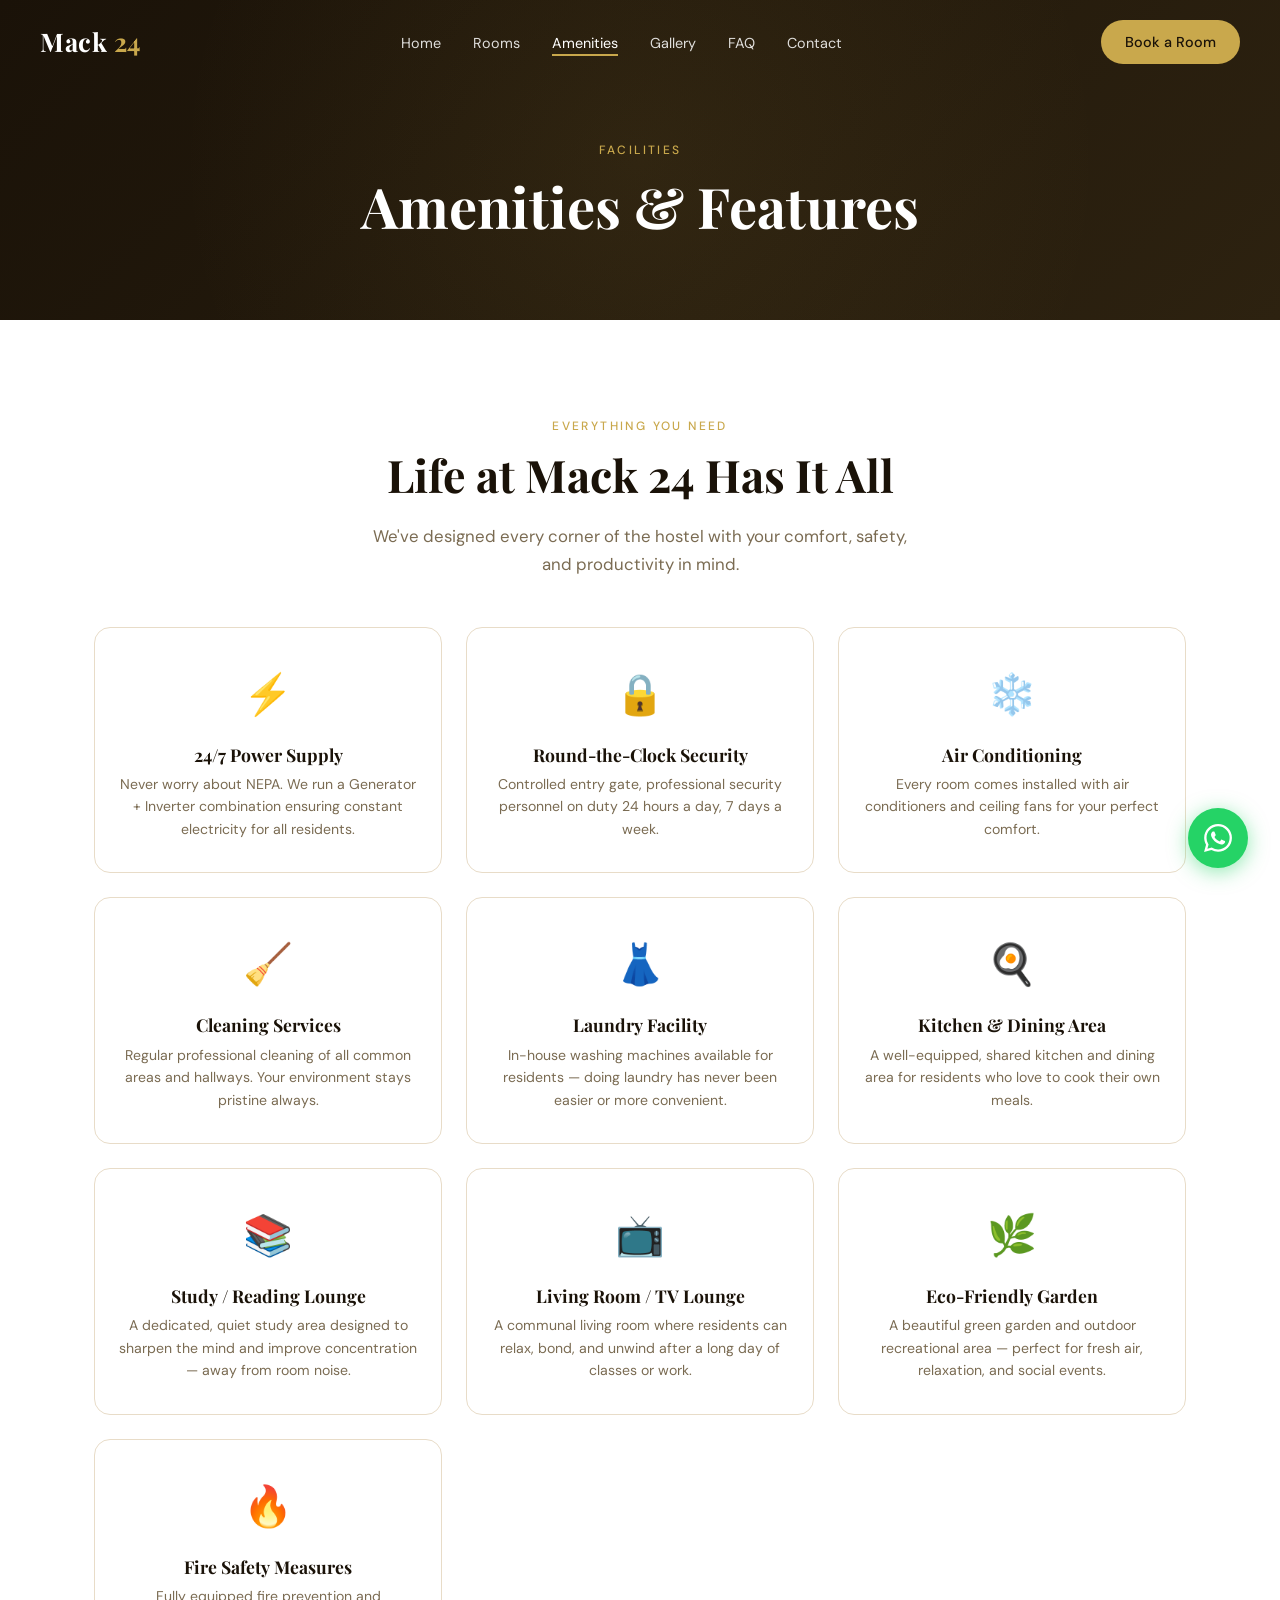
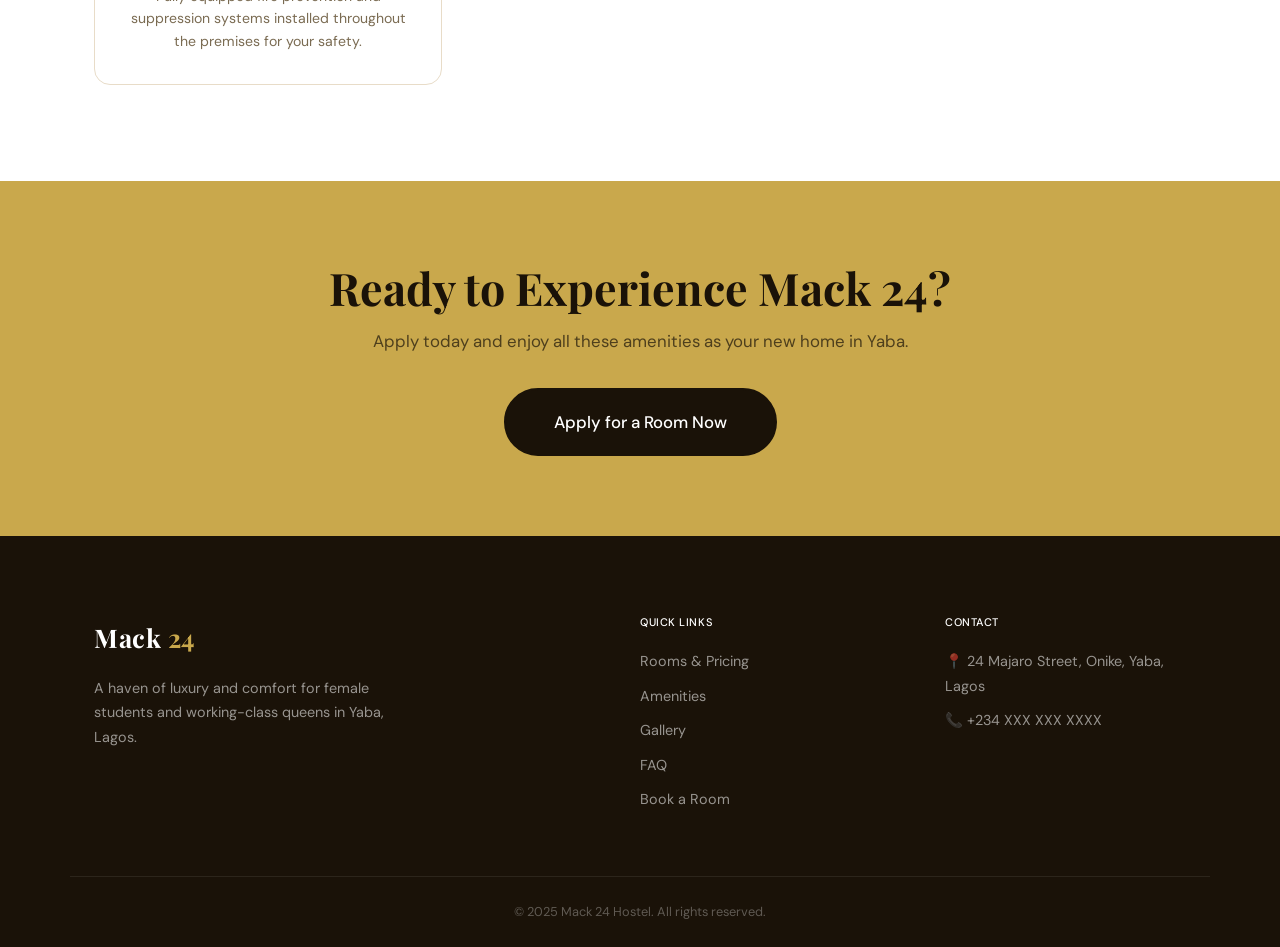
==== pages/amenities.html @ f702f2c3 "Initial commit" ====
<!DOCTYPE html>
<html lang="en">
<head>
  <meta charset="UTF-8"/>
  <meta name="viewport" content="width=device-width, initial-scale=1.0"/>
  <title>Amenities — Mack 24 Hostel</title>
  <link rel="preconnect" href="https://fonts.googleapis.com"/>
  <link rel="preconnect" href="https://fonts.gstatic.com" crossorigin/>
  <link href="https://fonts.googleapis.com/css2?family=Playfair+Display:ital,wght@0,400;0,700;1,400&family=DM+Sans:wght@300;400;500&display=swap" rel="stylesheet"/>
  <link rel="stylesheet" href="../css/style.css"/>
  <style>
    .amenities-grid { display: grid; grid-template-columns: repeat(3,1fr); gap: 24px; margin-top: 48px; }
    .amenity-item {
      background: var(--white); border: 1px solid var(--border);
      border-radius: var(--radius); padding: 32px 24px;
      transition: var(--transition); text-align: center;
    }
    .amenity-item:hover { transform: translateY(-4px); box-shadow: var(--shadow); border-color: var(--gold); }
    .amenity-icon { font-size: 2.5rem; margin-bottom: 16px; display: block; }
    .amenity-item h3 { font-size: 1.1rem; margin-bottom: 8px; }
    .amenity-item p { font-size: 0.88rem; color: var(--text-light); line-height: 1.6; }
    @media(max-width:900px){ .amenities-grid{ grid-template-columns:repeat(2,1fr); } }
    @media(max-width:500px){ .amenities-grid{ grid-template-columns:1fr; } }
  </style>
</head>
<body>
  <nav class="navbar" id="navbar">
    <a href="../index.html" class="nav-logo">Mack <span>24</span></a>
    <ul class="nav-links">
      <li><a href="../index.html">Home</a></li>
      <li><a href="rooms.html">Rooms</a></li>
      <li><a href="amenities.html" class="active">Amenities</a></li>
      <li><a href="gallery.html">Gallery</a></li>
      <li><a href="faq.html">FAQ</a></li>
      <li><a href="contact.html">Contact</a></li>
    </ul>
    <a href="booking.html" class="btn-nav">Book a Room</a>
    <button class="nav-toggle" id="navToggle" aria-label="Toggle menu"><span></span><span></span><span></span></button>
  </nav>

  <div class="page-hero">
    <p class="section-label">Facilities</p>
    <h1>Amenities & Features</h1>
  </div>

  <section class="section">
    <div class="container">
      <p class="section-label center">Everything You Need</p>
      <h2 class="center">Life at Mack 24 Has It All</h2>
      <p class="section-sub center">We've designed every corner of the hostel with your comfort, safety, and productivity in mind.</p>

      <div class="amenities-grid">
        <div class="amenity-item">
          <span class="amenity-icon">⚡</span>
          <h3>24/7 Power Supply</h3>
          <p>Never worry about NEPA. We run a Generator + Inverter combination ensuring constant electricity for all residents.</p>
        </div>
        <div class="amenity-item">
          <span class="amenity-icon">🔒</span>
          <h3>Round-the-Clock Security</h3>
          <p>Controlled entry gate, professional security personnel on duty 24 hours a day, 7 days a week.</p>
        </div>
        <div class="amenity-item">
          <span class="amenity-icon">❄️</span>
          <h3>Air Conditioning</h3>
          <p>Every room comes installed with air conditioners and ceiling fans for your perfect comfort.</p>
        </div>
        <div class="amenity-item">
          <span class="amenity-icon">🧹</span>
          <h3>Cleaning Services</h3>
          <p>Regular professional cleaning of all common areas and hallways. Your environment stays pristine always.</p>
        </div>
        <div class="amenity-item">
          <span class="amenity-icon">👗</span>
          <h3>Laundry Facility</h3>
          <p>In-house washing machines available for residents — doing laundry has never been easier or more convenient.</p>
        </div>
        <div class="amenity-item">
          <span class="amenity-icon">🍳</span>
          <h3>Kitchen & Dining Area</h3>
          <p>A well-equipped, shared kitchen and dining area for residents who love to cook their own meals.</p>
        </div>
        <div class="amenity-item">
          <span class="amenity-icon">📚</span>
          <h3>Study / Reading Lounge</h3>
          <p>A dedicated, quiet study area designed to sharpen the mind and improve concentration — away from room noise.</p>
        </div>
        <div class="amenity-item">
          <span class="amenity-icon">📺</span>
          <h3>Living Room / TV Lounge</h3>
          <p>A communal living room where residents can relax, bond, and unwind after a long day of classes or work.</p>
        </div>
        <div class="amenity-item">
          <span class="amenity-icon">🌿</span>
          <h3>Eco-Friendly Garden</h3>
          <p>A beautiful green garden and outdoor recreational area — perfect for fresh air, relaxation, and social events.</p>
        </div>
        <div class="amenity-item">
          <span class="amenity-icon">🔥</span>
          <h3>Fire Safety Measures</h3>
          <p>Fully equipped fire prevention and suppression systems installed throughout the premises for your safety.</p>
        </div>
        <div class="amenity-item">
          <span class="amenity-icon">🏋️</span>
          <h3>Gym & Fitness Area</h3>
          <p>Stay active with our in-house gym facilities — no need for an external gym subscription.</p>
        </div>
        <div class="amenity-item">
          <span class="amenity-icon">🌐</span>
          <h3>Internet Access</h3>
          <p>Ask us about internet/Wi-Fi availability for your room to support your studies and remote work needs.</p>
        </div>
      </div>
    </div>
  </section>

  <section class="cta-banner">
    <div class="container">
      <h2>Ready to Experience Mack 24?</h2>
      <p>Apply today and enjoy all these amenities as your new home in Yaba.</p>
      <a href="booking.html" class="btn-primary btn-large">Apply for a Room Now</a>
    </div>
  </section>

  <footer class="footer">
    <div class="container footer-grid">
      <div class="footer-brand">
        <a href="../index.html" class="nav-logo">Mack <span>24</span></a>
        <p>A haven of luxury and comfort for female students and working-class queens in Yaba, Lagos.</p>
      </div>
      <div class="footer-col">
        <h4>Quick Links</h4>
        <ul>
          <li><a href="rooms.html">Rooms & Pricing</a></li>
          <li><a href="amenities.html">Amenities</a></li>
          <li><a href="gallery.html">Gallery</a></li>
          <li><a href="faq.html">FAQ</a></li>
          <li><a href="booking.html">Book a Room</a></li>
        </ul>
      </div>
      <div class="footer-col">
        <h4>Contact</h4>
        <ul>
          <li>📍 24 Majaro Street, Onike, Yaba, Lagos</li>
          <li>📞 <a href="tel:+234XXXXXXXXXX">+234 XXX XXX XXXX</a></li>
        </ul>
      </div>
    </div>
    <div class="footer-bottom"><p>© 2025 Mack 24 Hostel. All rights reserved.</p></div>
  </footer>

  <a href="https://wa.me/234XXXXXXXXXX" class="whatsapp-float" target="_blank" rel="noopener" aria-label="WhatsApp">
    <svg viewBox="0 0 24 24" fill="white" width="28" height="28"><path d="M17.472 14.382c-.297-.149-1.758-.867-2.03-.967-.273-.099-.471-.148-.67.15-.197.297-.767.966-.94 1.164-.173.199-.347.223-.644.075-.297-.15-1.255-.463-2.39-1.475-.883-.788-1.48-1.761-1.653-2.059-.173-.297-.018-.458.13-.606.134-.133.298-.347.446-.52.149-.174.198-.298.298-.497.099-.198.05-.371-.025-.52-.075-.149-.669-1.612-.916-2.207-.242-.579-.487-.5-.669-.51-.173-.008-.371-.01-.57-.01-.198 0-.52.074-.792.372-.272.297-1.04 1.016-1.04 2.479 0 1.462 1.065 2.875 1.213 3.074.149.198 2.096 3.2 5.077 4.487.709.306 1.262.489 1.694.625.712.227 1.36.195 1.871.118.571-.085 1.758-.719 2.006-1.413.248-.694.248-1.289.173-1.413-.074-.124-.272-.198-.57-.347m-5.421 7.403h-.004a9.87 9.87 0 01-5.031-1.378l-.361-.214-3.741.982.998-3.648-.235-.374a9.86 9.86 0 01-1.51-5.26c.001-5.45 4.436-9.884 9.888-9.884 2.64 0 5.122 1.03 6.988 2.898a9.825 9.825 0 012.893 6.994c-.003 5.45-4.437 9.884-9.885 9.884m8.413-18.297A11.815 11.815 0 0012.05 0C5.495 0 .16 5.335.157 11.892c0 2.096.547 4.142 1.588 5.945L.057 24l6.305-1.654a11.882 11.882 0 005.683 1.448h.005c6.554 0 11.89-5.335 11.893-11.893a11.821 11.821 0 00-3.48-8.413Z"/></svg>
  </a>
  <script src="../js/main.js"></script>
</body>
</html>
---- css/style.css ----
/* ===========================
   MACK 24 HOSTEL — STYLESHEET
   =========================== */

:root {
  --gold: #C9A84C;
  --gold-light: #E8C97A;
  --gold-dark: #9A7A30;
  --cream: #FAF6EF;
  --dark: #1A1208;
  --dark2: #2D2210;
  --text: #3D3020;
  --text-light: #7A6B52;
  --white: #FFFFFF;
  --light-bg: #F5EFE3;
  --border: #E8DCC8;
  --radius: 16px;
  --radius-sm: 8px;
  --shadow: 0 4px 32px rgba(26,18,8,0.10);
  --shadow-lg: 0 12px 48px rgba(26,18,8,0.16);
  --transition: 0.3s cubic-bezier(0.4,0,0.2,1);
}

*, *::before, *::after { box-sizing: border-box; margin: 0; padding: 0; }

html { scroll-behavior: smooth; }

body {
  font-family: 'DM Sans', sans-serif;
  color: var(--text);
  background: var(--white);
  line-height: 1.7;
  overflow-x: hidden;
}

h1, h2, h3, h4 {
  font-family: 'Playfair Display', serif;
  color: var(--dark);
  line-height: 1.2;
}

a { color: inherit; text-decoration: none; }
img { max-width: 100%; display: block; }
ul { list-style: none; }

.container { max-width: 1140px; margin: 0 auto; padding: 0 24px; }
.section { padding: 96px 0; }
.bg-light { background: var(--cream); }
.center { text-align: center; }

/* ---- TYPOGRAPHY ---- */
.section-label {
  font-family: 'DM Sans', sans-serif;
  font-size: 12px;
  font-weight: 500;
  letter-spacing: 0.2em;
  text-transform: uppercase;
  color: var(--gold);
  margin-bottom: 12px;
  display: block;
}

h2 { font-size: clamp(2rem, 4vw, 2.8rem); margin-bottom: 20px; }

.section-sub {
  max-width: 560px;
  margin: 0 auto 48px;
  color: var(--text-light);
  font-size: 1.05rem;
}

/* ---- BUTTONS ---- */
.btn-primary {
  display: inline-block;
  background: var(--gold);
  color: var(--dark);
  font-weight: 500;
  font-size: 0.95rem;
  padding: 14px 32px;
  border-radius: 50px;
  transition: var(--transition);
  border: 2px solid var(--gold);
}
.btn-primary:hover { background: var(--gold-dark); border-color: var(--gold-dark); transform: translateY(-2px); box-shadow: 0 8px 24px rgba(201,168,76,0.3); }

.btn-outline {
  display: inline-block;
  background: transparent;
  color: var(--white);
  font-weight: 500;
  font-size: 0.95rem;
  padding: 14px 32px;
  border-radius: 50px;
  border: 2px solid rgba(255,255,255,0.5);
  transition: var(--transition);
}
.btn-outline:hover { border-color: var(--white); background: rgba(255,255,255,0.1); transform: translateY(-2px); }

.btn-outline-dark {
  display: inline-block;
  background: transparent;
  color: var(--dark);
  font-weight: 500;
  font-size: 0.95rem;
  padding: 13px 30px;
  border-radius: 50px;
  border: 2px solid var(--dark);
  transition: var(--transition);
}
.btn-outline-dark:hover { background: var(--dark); color: var(--white); transform: translateY(-2px); }

.btn-outline-sm {
  display: inline-block;
  color: var(--gold-dark);
  font-weight: 500;
  font-size: 0.9rem;
  padding: 0;
  border: none;
  background: none;
  transition: var(--transition);
}
.btn-outline-sm:hover { color: var(--dark); letter-spacing: 0.02em; }

.btn-large { padding: 18px 48px; font-size: 1.05rem; }
.btn-nav {
  display: inline-block;
  background: var(--gold);
  color: var(--dark);
  font-weight: 500;
  font-size: 0.9rem;
  padding: 10px 24px;
  border-radius: 50px;
  transition: var(--transition);
  white-space: nowrap;
}
.btn-nav:hover { background: var(--gold-dark); transform: translateY(-1px); }

/* ---- NAVBAR ---- */
.navbar {
  position: fixed; top: 0; left: 0; right: 0; z-index: 1000;
  display: flex; align-items: center; justify-content: space-between;
  padding: 20px 40px;
  background: transparent;
  transition: var(--transition);
}
.navbar.scrolled {
  background: rgba(26, 18, 8, 0.97);
  backdrop-filter: blur(12px);
  padding: 14px 40px;
  box-shadow: 0 2px 20px rgba(0,0,0,0.3);
}

.nav-logo {
  font-family: 'Playfair Display', serif;
  font-size: 1.6rem;
  font-weight: 700;
  color: var(--white);
  letter-spacing: 0.02em;
}
.nav-logo span { color: var(--gold); }

.nav-links {
  display: flex; gap: 32px; align-items: center;
}
.nav-links a {
  font-size: 0.9rem;
  font-weight: 400;
  color: rgba(255,255,255,0.85);
  transition: var(--transition);
  position: relative;
}
.nav-links a::after {
  content: '';
  position: absolute; bottom: -4px; left: 0;
  width: 0; height: 1.5px;
  background: var(--gold);
  transition: var(--transition);
}
.nav-links a:hover, .nav-links a.active { color: var(--white); }
.nav-links a:hover::after, .nav-links a.active::after { width: 100%; }

.nav-toggle {
  display: none;
  flex-direction: column; gap: 5px;
  background: none; border: none; cursor: pointer; padding: 4px;
}
.nav-toggle span {
  display: block; width: 24px; height: 2px;
  background: var(--white); border-radius: 2px;
  transition: var(--transition);
}

/* ---- HERO ---- */
.hero {
  position: relative; min-height: 100vh;
  display: flex; align-items: center;
  overflow: hidden;
}

.hero-bg {
  position: absolute; inset: 0;
  background:
    linear-gradient(135deg, #2D1B00 0%, #1A1208 50%, #0D0800 100%);
}

/* Decorative pattern */
.hero-bg::before {
  content: '';
  position: absolute; inset: 0;
  background-image:
    radial-gradient(circle at 20% 50%, rgba(201,168,76,0.12) 0%, transparent 50%),
    radial-gradient(circle at 80% 20%, rgba(201,168,76,0.08) 0%, transparent 40%),
    radial-gradient(circle at 60% 80%, rgba(201,168,76,0.06) 0%, transparent 35%);
}

.hero-bg::after {
  content: '';
  position: absolute; inset: 0;
  background-image: url("data:image/svg+xml,%3Csvg width='60' height='60' viewBox='0 0 60 60' xmlns='http://www.w3.org/2000/svg'%3E%3Cg fill='none' fill-rule='evenodd'%3E%3Cg fill='%23C9A84C' fill-opacity='0.04'%3E%3Cpath d='M36 34v-4h-2v4h-4v2h4v4h2v-4h4v-2h-4zm0-30V0h-2v4h-4v2h4v4h2V6h4V4h-4zM6 34v-4H4v4H0v2h4v4h2v-4h4v-2H6zM6 4V0H4v4H0v2h4v4h2V6h4V4H6z'/%3E%3C/g%3E%3C/g%3E%3C/svg%3E");
}

.hero-overlay {
  position: absolute; inset: 0;
  background: linear-gradient(to right, rgba(26,18,8,0.9) 0%, rgba(26,18,8,0.5) 60%, transparent 100%);
}

.hero-content {
  position: relative; z-index: 2;
  max-width: 680px;
  padding: 120px 40px 80px;
  animation: heroFadeIn 1.2s ease forwards;
}

@keyframes heroFadeIn {
  from { opacity: 0; transform: translateY(30px); }
  to { opacity: 1; transform: translateY(0); }
}

.hero-eyebrow {
  font-size: 12px;
  letter-spacing: 0.25em;
  text-transform: uppercase;
  color: var(--gold);
  margin-bottom: 20px;
  font-weight: 500;
}

.hero-title {
  font-size: clamp(3rem, 7vw, 5.5rem);
  color: var(--white);
  line-height: 1.05;
  margin-bottom: 24px;
}
.hero-title em {
  font-style: italic;
  color: var(--gold-light);
}

.hero-sub {
  color: rgba(255,255,255,0.75);
  font-size: 1.1rem;
  max-width: 500px;
  margin-bottom: 40px;
  line-height: 1.7;
}

.hero-cta { display: flex; gap: 16px; flex-wrap: wrap; }

.hero-badge {
  position: absolute; right: 80px; top: 50%;
  transform: translateY(-50%);
  width: 100px; height: 100px;
  border-radius: 50%;
  border: 2px solid var(--gold);
  display: flex; flex-direction: column;
  align-items: center; justify-content: center;
  color: var(--gold);
  animation: rotate 20s linear infinite;
  z-index: 2;
}
.hero-badge span { font-size: 10px; letter-spacing: 0.15em; text-transform: uppercase; }
.hero-badge strong { font-family: 'Playfair Display', serif; font-size: 1.8rem; }

@keyframes rotate {
  from { transform: translateY(-50%) rotate(0deg); }
  to { transform: translateY(-50%) rotate(360deg); }
}

.hero-scroll {
  position: absolute; bottom: 32px; left: 50%;
  transform: translateX(-50%);
  font-size: 11px;
  letter-spacing: 0.2em;
  text-transform: uppercase;
  color: rgba(255,255,255,0.4);
  z-index: 2;
  animation: bounce 2s ease infinite;
}
@keyframes bounce { 0%,100%{transform:translateX(-50%) translateY(0)} 50%{transform:translateX(-50%) translateY(8px)} }

/* ---- STATS BAR ---- */
.stats-bar {
  background: var(--dark);
  padding: 32px 40px;
  display: flex; align-items: center;
  justify-content: center; gap: 0;
  flex-wrap: wrap;
}
.stat {
  display: flex; flex-direction: column;
  align-items: center; gap: 4px;
  padding: 8px 48px;
}
.stat strong {
  font-family: 'Playfair Display', serif;
  font-size: 2rem;
  color: var(--gold);
}
.stat span {
  font-size: 0.8rem;
  color: rgba(255,255,255,0.6);
  text-transform: uppercase;
  letter-spacing: 0.1em;
}
.stat-divider {
  width: 1px; height: 40px;
  background: rgba(255,255,255,0.15);
}

/* ---- INTRO ---- */
.intro-grid {
  display: grid;
  grid-template-columns: 1fr 1fr;
  gap: 80px;
  align-items: center;
}
.intro-text h2 { margin-bottom: 20px; }
.intro-text p { color: var(--text-light); margin-bottom: 16px; }
.intro-text .btn-primary { margin-top: 16px; }

.intro-visual {
  display: grid;
  grid-template-columns: 1fr 1fr;
  gap: 16px;
}
.intro-card {
  background: var(--white);
  border: 1px solid var(--border);
  border-radius: var(--radius);
  padding: 28px 24px;
  transition: var(--transition);
}
.intro-card:hover { transform: translateY(-4px); box-shadow: var(--shadow); border-color: var(--gold); }
.card-icon { font-size: 2rem; margin-bottom: 12px; }
.intro-card h4 { font-size: 1rem; margin-bottom: 8px; }
.intro-card p { font-size: 0.88rem; color: var(--text-light); line-height: 1.6; }
.card-1 { border-top: 3px solid var(--gold); }
.card-3 { border-top: 3px solid var(--gold); }

/* ---- ROOMS PREVIEW ---- */
.rooms-grid {
  display: grid;
  grid-template-columns: repeat(3, 1fr);
  gap: 28px;
  margin-top: 48px;
}
.room-card {
  background: var(--white);
  border-radius: var(--radius);
  overflow: hidden;
  border: 1px solid var(--border);
  transition: var(--transition);
}
.room-card:hover { transform: translateY(-6px); box-shadow: var(--shadow-lg); }

.room-thumb {
  height: 200px;
  position: relative;
  overflow: hidden;
}
.room-single { background: linear-gradient(135deg, #3D2B1F, #6B4226); }
.room-double { background: linear-gradient(135deg, #1F3D2B, #266B3E); }
.room-shared { background: linear-gradient(135deg, #2B1F3D, #4226A0); }

/* Decorative room visuals */
.room-thumb::after {
  content: '';
  position: absolute; inset: 0;
  background: url("data:image/svg+xml,%3Csvg viewBox='0 0 200 200' xmlns='http://www.w3.org/2000/svg'%3E%3Cpath d='M20 160 L20 80 L60 60 L140 60 L180 80 L180 160 Z' fill='none' stroke='rgba(255,255,255,0.08)' stroke-width='2'/%3E%3Crect x='80' y='100' width='40' height='60' fill='rgba(255,255,255,0.06)'/%3E%3Crect x='30' y='90' width='35' height='25' fill='rgba(255,255,255,0.05)'/%3E%3Crect x='135' y='90' width='35' height='25' fill='rgba(255,255,255,0.05)'/%3E%3C/svg%3E") center/cover;
}

.room-tag {
  position: absolute; top: 16px; left: 16px;
  background: var(--gold);
  color: var(--dark);
  font-size: 11px;
  font-weight: 500;
  padding: 4px 12px;
  border-radius: 50px;
  z-index: 1;
}

.room-info { padding: 24px; }
.room-info h3 { font-size: 1.3rem; margin-bottom: 10px; }
.room-info p { font-size: 0.9rem; color: var(--text-light); margin-bottom: 16px; }
.room-features { margin-bottom: 20px; }
.room-features li {
  font-size: 0.85rem;
  color: var(--text-light);
  padding: 3px 0;
}

/* ---- TESTIMONIALS ---- */
.testimonials { background: var(--dark); }
.testimonials .section-label { color: var(--gold); }
.testimonials h2 { color: var(--white); }

.testimonials-grid {
  display: grid;
  grid-template-columns: repeat(3, 1fr);
  gap: 24px;
  margin-top: 48px;
}
.testi-card {
  background: rgba(255,255,255,0.04);
  border: 1px solid rgba(255,255,255,0.08);
  border-radius: var(--radius);
  padding: 32px 28px;
  transition: var(--transition);
}
.testi-card.featured {
  background: rgba(201,168,76,0.1);
  border-color: rgba(201,168,76,0.3);
  transform: translateY(-8px);
}
.testi-card:hover { transform: translateY(-4px); }
.testi-card.featured:hover { transform: translateY(-12px); }

.testi-stars { color: var(--gold); font-size: 1rem; margin-bottom: 16px; letter-spacing: 2px; }
.testi-card p { color: rgba(255,255,255,0.75); font-size: 0.95rem; line-height: 1.75; margin-bottom: 24px; font-style: italic; }
.testi-author strong { display: block; color: var(--white); font-family: 'Playfair Display', serif; font-size: 1rem; }
.testi-author span { font-size: 0.8rem; color: var(--gold); letter-spacing: 0.05em; }

/* ---- LOCATION ---- */
.location-grid {
  display: grid;
  grid-template-columns: 1fr 1.2fr;
  gap: 64px;
  align-items: center;
}
.location-text h2 { margin-bottom: 20px; }
.location-text p { color: var(--text-light); margin-bottom: 24px; }
.location-list { margin-bottom: 32px; }
.location-list li {
  padding: 8px 0;
  border-bottom: 1px solid var(--border);
  font-size: 0.95rem;
}

/* ---- CTA BANNER ---- */
.cta-banner {
  background: var(--gold);
  padding: 80px 24px;
  text-align: center;
}
.cta-banner h2 { color: var(--dark); margin-bottom: 12px; }
.cta-banner p { color: rgba(26,18,8,0.7); margin-bottom: 32px; font-size: 1.05rem; }
.cta-banner .btn-primary {
  background: var(--dark);
  border-color: var(--dark);
  color: var(--white);
}
.cta-banner .btn-primary:hover { background: var(--dark2); }

/* ---- FOOTER ---- */
.footer { background: var(--dark); padding: 80px 0 0; }
.footer-grid {
  display: grid;
  grid-template-columns: 2fr 1fr 1fr;
  gap: 64px;
  padding-bottom: 64px;
  border-bottom: 1px solid rgba(255,255,255,0.08);
}
.footer-brand p {
  color: rgba(255,255,255,0.55);
  margin: 16px 0 24px;
  font-size: 0.9rem;
  max-width: 300px;
  line-height: 1.7;
}
.footer-socials { display: flex; gap: 12px; }
.footer-socials a {
  width: 40px; height: 40px;
  border-radius: 50%;
  border: 1px solid rgba(255,255,255,0.15);
  display: flex; align-items: center; justify-content: center;
  font-size: 1rem;
  transition: var(--transition);
}
.footer-socials a:hover { border-color: var(--gold); background: rgba(201,168,76,0.1); }

.footer-col h4 {
  color: var(--white);
  font-size: 1rem;
  margin-bottom: 20px;
  font-family: 'DM Sans', sans-serif;
  font-weight: 500;
  letter-spacing: 0.05em;
  text-transform: uppercase;
  font-size: 11px;
}
.footer-col ul { display: flex; flex-direction: column; gap: 10px; }
.footer-col li, .footer-col a {
  color: rgba(255,255,255,0.55);
  font-size: 0.9rem;
  transition: var(--transition);
}
.footer-col a:hover { color: var(--gold); }

.footer-bottom {
  padding: 24px;
  text-align: center;
}
.footer-bottom p { color: rgba(255,255,255,0.3); font-size: 0.8rem; }

/* ---- WHATSAPP FLOAT ---- */
.whatsapp-float {
  position: fixed;
  bottom: 32px; right: 32px;
  width: 60px; height: 60px;
  background: #25D366;
  border-radius: 50%;
  display: flex; align-items: center; justify-content: center;
  box-shadow: 0 4px 20px rgba(37,211,102,0.5);
  z-index: 999;
  transition: var(--transition);
  animation: pulse 2.5s ease infinite;
}
.whatsapp-float:hover { transform: scale(1.1); box-shadow: 0 8px 28px rgba(37,211,102,0.6); }
@keyframes pulse {
  0%,100% { box-shadow: 0 4px 20px rgba(37,211,102,0.5); }
  50% { box-shadow: 0 4px 32px rgba(37,211,102,0.8), 0 0 0 12px rgba(37,211,102,0.08); }
}

/* ---- PAGE HERO (inner pages) ---- */
.page-hero {
  background: linear-gradient(135deg, var(--dark) 0%, var(--dark2) 100%);
  padding: 140px 24px 80px;
  text-align: center;
  position: relative;
  overflow: hidden;
}
.page-hero::before {
  content: '';
  position: absolute; inset: 0;
  background-image: radial-gradient(circle at 50% 50%, rgba(201,168,76,0.08) 0%, transparent 70%);
}
.page-hero .section-label { margin-bottom: 12px; }
.page-hero h1 { color: var(--white); font-size: clamp(2.5rem, 5vw, 3.5rem); position: relative; }

/* ---- FORMS ---- */
.form-group { margin-bottom: 20px; }
.form-group label {
  display: block;
  font-size: 0.88rem;
  font-weight: 500;
  color: var(--text);
  margin-bottom: 8px;
  text-transform: uppercase;
  letter-spacing: 0.08em;
}
.form-group input,
.form-group select,
.form-group textarea {
  width: 100%;
  padding: 14px 18px;
  border: 1.5px solid var(--border);
  border-radius: var(--radius-sm);
  font-family: 'DM Sans', sans-serif;
  font-size: 0.95rem;
  color: var(--text);
  background: var(--white);
  transition: var(--transition);
  outline: none;
}
.form-group input:focus,
.form-group select:focus,
.form-group textarea:focus {
  border-color: var(--gold);
  box-shadow: 0 0 0 3px rgba(201,168,76,0.12);
}
.form-grid { display: grid; grid-template-columns: 1fr 1fr; gap: 0 20px; }

/* ---- RESPONSIVE ---- */
@media (max-width: 900px) {
  .navbar { padding: 16px 24px; }
  .nav-links { display: none; flex-direction: column; gap: 20px; position: absolute; top: 100%; left: 0; right: 0; background: rgba(26,18,8,0.98); padding: 32px 24px; }
  .nav-links.open { display: flex; }
  .btn-nav { display: none; }
  .nav-toggle { display: flex; }

  .hero-content { padding: 120px 24px 80px; }
  .hero-badge { display: none; }

  .stats-bar { gap: 0; }
  .stat { padding: 12px 24px; }
  .stat-divider { display: none; }

  .intro-grid,
  .location-grid { grid-template-columns: 1fr; gap: 48px; }

  .rooms-grid { grid-template-columns: 1fr; max-width: 480px; margin: 48px auto 0; }
  .testimonials-grid { grid-template-columns: 1fr; }
  .testi-card.featured { transform: none; }

  .footer-grid { grid-template-columns: 1fr; gap: 40px; }

  .form-grid { grid-template-columns: 1fr; }
}

@media (max-width: 600px) {
  .section { padding: 64px 0; }
  .hero-cta { flex-direction: column; }
  .hero-cta .btn-primary, .hero-cta .btn-outline { text-align: center; }
}
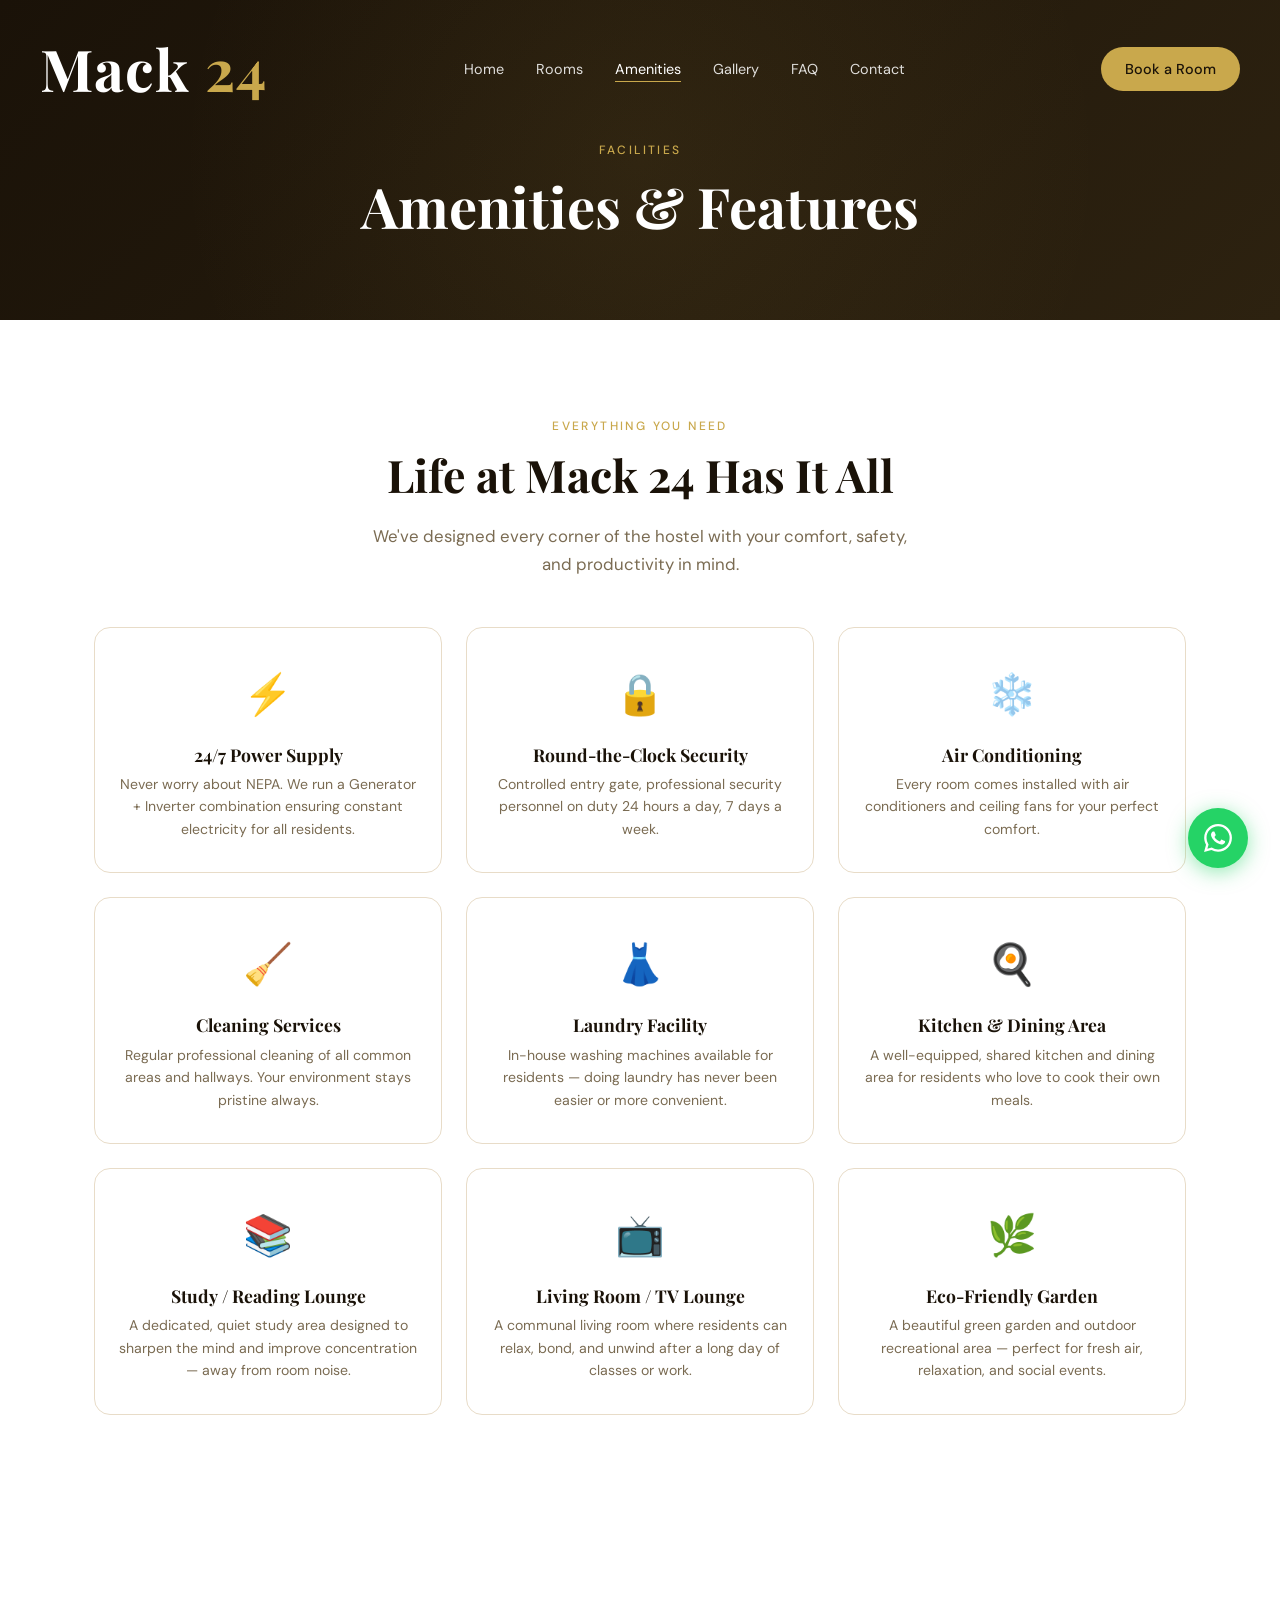
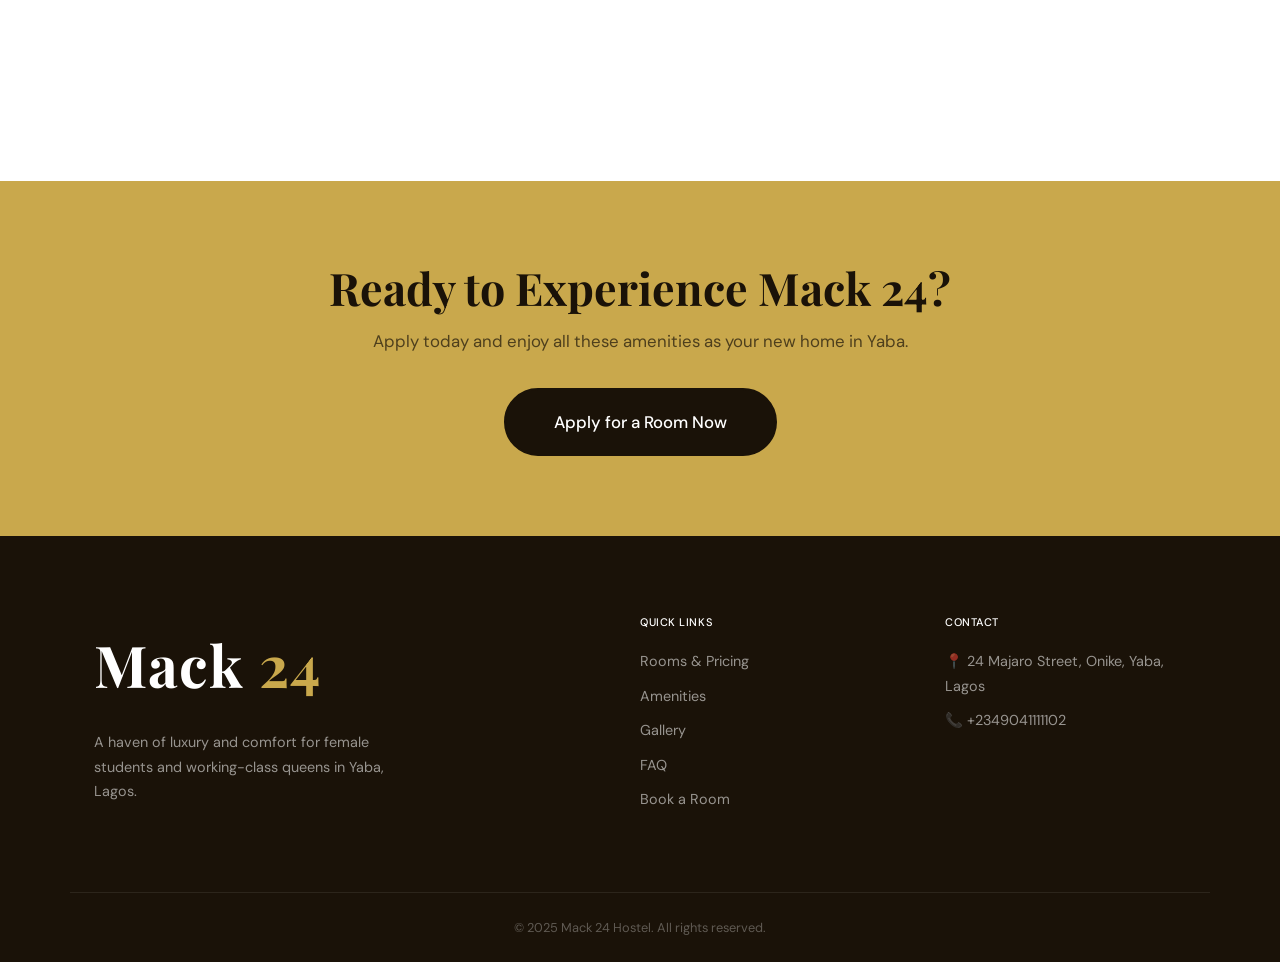
==== commit 27f8dd2a: "updated header font, room specs" ====
--- a/pages/amenities.html
+++ b/pages/amenities.html
@@ -142,14 +142,14 @@
         <h4>Contact</h4>
         <ul>
           <li>📍 24 Majaro Street, Onike, Yaba, Lagos</li>
-          <li>📞 <a href="tel:+234XXXXXXXXXX">+234 XXX XXX XXXX</a></li>
+          <li>📞 <a href="tel:+2349041111102">+2349041111102</a></li>
         </ul>
       </div>
     </div>
     <div class="footer-bottom"><p>© 2025 Mack 24 Hostel. All rights reserved.</p></div>
   </footer>
 
-  <a href="https://wa.me/234XXXXXXXXXX" class="whatsapp-float" target="_blank" rel="noopener" aria-label="WhatsApp">
+  <a href="https://wa.me/2348023012003" class="whatsapp-float" target="_blank" rel="noopener" aria-label="WhatsApp">
     <svg viewBox="0 0 24 24" fill="white" width="28" height="28"><path d="M17.472 14.382c-.297-.149-1.758-.867-2.03-.967-.273-.099-.471-.148-.67.15-.197.297-.767.966-.94 1.164-.173.199-.347.223-.644.075-.297-.15-1.255-.463-2.39-1.475-.883-.788-1.48-1.761-1.653-2.059-.173-.297-.018-.458.13-.606.134-.133.298-.347.446-.52.149-.174.198-.298.298-.497.099-.198.05-.371-.025-.52-.075-.149-.669-1.612-.916-2.207-.242-.579-.487-.5-.669-.51-.173-.008-.371-.01-.57-.01-.198 0-.52.074-.792.372-.272.297-1.04 1.016-1.04 2.479 0 1.462 1.065 2.875 1.213 3.074.149.198 2.096 3.2 5.077 4.487.709.306 1.262.489 1.694.625.712.227 1.36.195 1.871.118.571-.085 1.758-.719 2.006-1.413.248-.694.248-1.289.173-1.413-.074-.124-.272-.198-.57-.347m-5.421 7.403h-.004a9.87 9.87 0 01-5.031-1.378l-.361-.214-3.741.982.998-3.648-.235-.374a9.86 9.86 0 01-1.51-5.26c.001-5.45 4.436-9.884 9.888-9.884 2.64 0 5.122 1.03 6.988 2.898a9.825 9.825 0 012.893 6.994c-.003 5.45-4.437 9.884-9.885 9.884m8.413-18.297A11.815 11.815 0 0012.05 0C5.495 0 .16 5.335.157 11.892c0 2.096.547 4.142 1.588 5.945L.057 24l6.305-1.654a11.882 11.882 0 005.683 1.448h.005c6.554 0 11.89-5.335 11.893-11.893a11.821 11.821 0 00-3.48-8.413Z"/></svg>
   </a>
   <script src="../js/main.js"></script>
--- a/css/style.css
+++ b/css/style.css
@@ -152,7 +152,7 @@
 
 .nav-logo {
   font-family: 'Playfair Display', serif;
-  font-size: 1.6rem;
+  font-size: 3.6rem;
   font-weight: 700;
   color: var(--white);
   letter-spacing: 0.02em;
